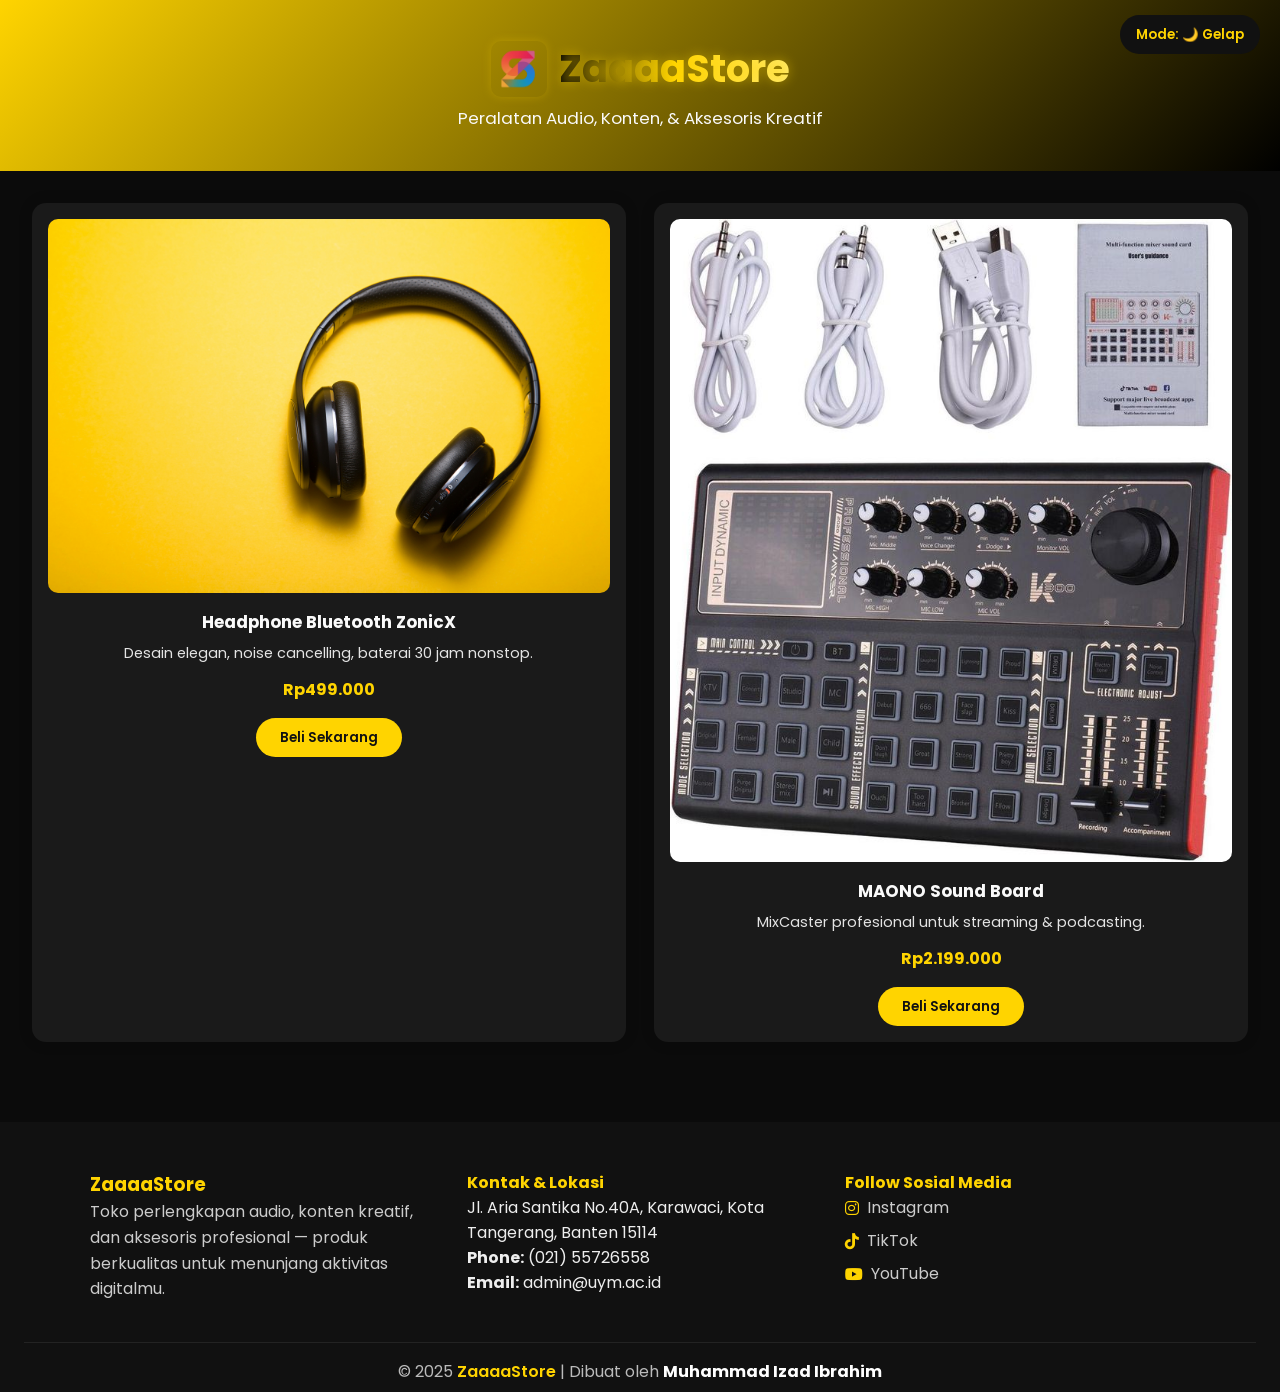
==== index.html @ b64ed911 "Upload ZaaaaStore website" ====
<!doctype html>
<html lang="id">
<head>
  <meta charset="utf-8" />
  <meta name="viewport" content="width=device-width,initial-scale=1" />
  <title>ZaaaaStore — Perlengkapan Audio & Aksesoris Kreatif</title>

  <!-- Primary meta -->
  <meta name="description" content="ZaaaaStore: Katalog produk audio & aksesoris kreatif — headphone, speaker, TWS, microphone, soundboard, powerbank, dan peredam mic. Toko online modern, responsif & cepat." />
  <meta name="keywords" content="zaaaastore, headphone, tws, soundboard, microphone, peredam mic, audio gear, powerbank" />
  <meta name="author" content="Muhammad Izad Ibrahim" />
  <link rel="canonical" href="https://Izadibaim.github.io/ZaaaaStore/" />

  <!-- Open Graph / Social -->
  <meta property="og:title" content="ZaaaaStore — Perlengkapan Audio & Aksesoris Kreatif" />
  <meta property="og:description" content="Katalog produk audio & aksesoris kreatif. Mode gelap/terang, desain responsif, ready to buy." />
  <meta property="og:image" content="assets/img/headphone-zonicx.jpg" />
  <meta property="og:url" content="https://Izadibaim.github.io/ZaaaaStore/" />
  <meta property="og:type" content="website" />

  <!-- Twitter card -->
  <meta name="twitter:card" content="summary_large_image" />
  <meta name="twitter:title" content="ZaaaaStore" />
  <meta name="twitter:description" content="Katalog produk audio & aksesoris kreatif." />
  <meta name="twitter:image" content="assets/img/headphone-zonicx.jpg" />

  <!-- Favicon -->
  <link rel="icon" href="assets/img/logo-zaaaa.png" type="image/png" />

  <!-- Preconnect google fonts -->
  <link rel="preconnect" href="https://fonts.gstatic.com" crossorigin />
  <link href="https://fonts.googleapis.com/css2?family=Poppins:wght@400;600;700&display=swap" rel="stylesheet" />

  <!-- Font Awesome (icons) -->
  <link rel="stylesheet" href="https://cdnjs.cloudflare.com/ajax/libs/font-awesome/6.6.0/css/all.min.css" />

  <!-- CSS -->
  <link rel="stylesheet" href="style.css" />

  <!-- Structured data: Website -->
  <script type="application/ld+json">
  {
    "@context": "https://schema.org",
    "@type": "Store",
    "name": "ZaaaaStore",
    "url": "https://Izadibaim.github.io/ZaaaaStore/",
    "logo": "https://Izadibaim.github.io/ZaaaaStore/assets/img/logo-zaaaa.png",
    "sameAs": [
      "https://www.instagram.com/izadibaim/",
      "https://www.tiktok.com/@nynggss",
      "https://www.youtube.com/@tempatnyasadboy3455"
    ],
    "description": "Toko perlengkapan audio, alat kreatif, dan aksesoris pendukung konten."
  }
  </script>

  <!-- Structured data: Products (example entries) -->
  <script type="application/ld+json">
  {
    "@context": "https://schema.org",
    "@graph": [
      {
        "@type": "Product",
        "name": "Headphone Bluetooth ZonicX",
        "image": "https://Izadibaim.github.io/ZaaaaStore/assets/img/headphone-zonicx.jpg",
        "description": "Desain elegan, noise cancelling, baterai 30 jam nonstop.",
        "sku": "HZ-001",
        "brand": { "@type": "Brand", "name": "ZonicX" },
        "offers": {
          "@type": "Offer",
          "url": "https://Izadibaim.github.io/ZaaaaStore/",
          "priceCurrency": "IDR",
          "price": "499000",
          "availability": "https://schema.org/InStock"
        }
      },
      {
        "@type": "Product",
        "name": "MAONO Sound Board",
        "image": "https://Izadibaim.github.io/ZaaaaStore/assets/img/soundboard-maono.jpeg",
        "description": "MixCaster profesional untuk streaming & podcasting.",
        "sku": "MA-001",
        "brand": { "@type": "Brand", "name": "MAONO" },
        "offers": {
          "@type": "Offer",
          "url": "https://Izadibaim.github.io/ZaaaaStore/",
          "priceCurrency": "IDR",
          "price": "2199000",
          "availability": "https://schema.org/InStock"
        }
      }
    ]
  }
  </script>

  <!-- Small inline CSS critical font fallback (optional) -->

</head>
<body>
  <header>
    <div class="logo-title" aria-label="ZaaaaStore brand">
      <img src="assets/img/logo-zaaaa.png" width="56" height="56" alt="Logo ZaaaaStore" class="logo" />
      <h1>ZaaaaStore</h1>
    </div>
    <p>Peralatan Audio, Konten, &amp; Aksesoris Kreatif</p>
    <button id="theme-toggle" aria-pressed="false">Mode: 🌞 Terang</button>
  </header>

  <main id="main" role="main">
    <section id="produk" class="product-container" aria-label="Daftar produk">
      <!-- Product 1 -->
      <article class="product-card" itemscope itemtype="https://schema.org/Product">
        <img src="assets/img/headphone-zonicx.jpg" alt="Headphone Bluetooth ZonicX" loading="lazy" width="800" height="1000" />
        <h2 itemprop="name">Headphone Bluetooth ZonicX</h2>
        <p itemprop="description">Desain elegan, noise cancelling, baterai 30 jam nonstop.</p>
        <span itemprop="offers" itemscope itemtype="https://schema.org/Offer">
          <meta itemprop="priceCurrency" content="IDR" />
          <meta itemprop="availability" content="https://schema.org/InStock" />
          <strong itemprop="price">Rp499.000</strong>
        </span>
        <button class="buy-btn" data-product="Headphone Bluetooth ZonicX" data-link="https://www.tokopedia.com/">Beli Sekarang</button>
      </article>

      <!-- Product 2 -->
      <article class="product-card" itemscope itemtype="https://schema.org/Product">
        <img src="assets/img/soundboard-maono.jpeg" alt="MAONO Sound Board" loading="lazy" width="800" height="1000" />
        <h2 itemprop="name">MAONO Sound Board</h2>
        <p itemprop="description">MixCaster profesional untuk streaming & podcasting.</p>
        <span itemprop="offers" itemscope itemtype="https://schema.org/Offer">
          <meta itemprop="priceCurrency" content="IDR" />
          <meta itemprop="availability" content="https://schema.org/InStock" />
          <strong itemprop="price">Rp2.199.000</strong>
        </span>
        <button class="buy-btn" data-product="MAONO Sound Board" data-link="https://shopee.co.id/">Beli Sekarang</button>
      </article>

      <!-- Tambahkan product-card lain sesuai daftar (dengan alt & loading="lazy") -->
    </section>
  </main>

  <footer>
    <div class="footer-container">
      <div class="footer-about">
        <h3>ZaaaaStore</h3>
        <p>Toko perlengkapan audio, konten kreatif, dan aksesoris profesional — produk berkualitas untuk menunjang aktivitas digitalmu.</p>
      </div>

      <div class="footer-links">
        <h4>Kontak & Lokasi</h4>
        <p>
          Jl. Aria Santika No.40A, Karawaci, Kota Tangerang, Banten 15114<br />
          <strong>Phone:</strong> (021) 55726558<br />
          <strong>Email:</strong> admin@uym.ac.id
        </p>
      </div>

      <div class="footer-social">
        <h4>Follow Sosial Media</h4>
        <div class="social-icons">
          <a href="https://www.instagram.com/izadibaim/" target="_blank" rel="noopener"><i class="fab fa-instagram"></i> Instagram</a>
          <a href="https://www.tiktok.com/@nynggss" target="_blank" rel="noopener"><i class="fab fa-tiktok"></i> TikTok</a>
          <a href="https://www.youtube.com/@tempatnyasadboy3455" target="_blank" rel="noopener"><i class="fab fa-youtube"></i> YouTube</a>
        </div>
      </div>
    </div>

    <div class="footer-bottom">
      <p>© 2025 <span>ZaaaaStore</span> | Dibuat oleh <strong>Muhammad Izad Ibrahim</strong></p>
    </div>
  </footer>

  <!-- Analytics: placeholder (replace G-XXXXX with your ID) -->
  <script async src="https://www.googletagmanager.com/gtag/js?id=G-XXXXX"></script>
  <script>
    window.dataLayer = window.dataLayer || [];
    function gtag(){dataLayer.push(arguments);}
    gtag('js', new Date());
    gtag('config', 'G-XXXXX', { 'anonymize_ip': true });
  </script>

  <!-- script -->
  <script src="script.js" defer></script>
</body>
</html>
---- style.css ----
/* === ZAAAASTORE style (final) === */

/* reset & root colors */
*{box-sizing:border-box;margin:0;padding:0;font-family:"Poppins",sans-serif}
:root{
  --yellow:#ffd400;--yellow-hover:#ffb800;
  --bg-light:#fff8d6;--text-light:#2b2b2b;--card-light:#fffbea;
  --bg-dark:#0b0b0b;--text-dark:#fafafa;--card-dark:#1a1a1a;
}
body.dark{--bg:var(--bg-dark);--text:var(--text-dark);--card:var(--card-dark)}
body.light{--bg:var(--bg-light);--text:var(--text-light);--card:var(--card-light)}
body{background:var(--bg);color:var(--text);transition:background .3s,color .3s}

/* header */
header{ text-align:center;padding:2.5rem 1rem;background:linear-gradient(135deg,var(--yellow),#000);position:relative }
.logo-title{display:flex;align-items:center;justify-content:center;gap:.75rem}
.logo{width:56px;height:56px;border-radius:10px;object-fit:cover;box-shadow:0 0 10px rgba(255,212,0,.25)}
header h1{font-size:2.4rem;font-weight:700;background:linear-gradient(90deg,#000 0%,#ffd400 50%,#ffea70 100%);-webkit-background-clip:text;-webkit-text-fill-color:transparent;text-shadow:0 0 12px rgba(255,212,0,.45)}
header p{font-size:1.05rem;margin-top:.5rem;opacity:0;transform:translateY(10px);animation:fadeUp 1.2s ease forwards .8s}
@keyframes fadeUp{from{opacity:0;transform:translateY(15px)}to{opacity:1;transform:translateY(0)}}

/* theme toggle */
#theme-toggle{position:absolute;top:15px;right:20px;padding:.6rem 1rem;border-radius:25px;border:0;background:#111;color:var(--yellow);cursor:pointer;font-weight:600}
#theme-toggle:hover{background:var(--yellow-hover);color:#111}

/* product grid & cards */
.product-container{display:grid;grid-template-columns:repeat(auto-fit,minmax(260px,1fr));gap:1.8rem;padding:2rem}
.product-card{background:var(--card);border-radius:14px;padding:1rem;text-align:center;box-shadow:0 0 15px rgba(0,0,0,.12);transition:transform .28s ease,box-shadow .28s}
.product-card:hover{transform:translateY(-8px);box-shadow:0 10px 30px rgba(0,0,0,.16)}
.product-card img{width:100%;height:auto;border-radius:10px;margin-bottom:1rem;display:block}
.product-card h2{font-size:1.05rem;margin-bottom:.5rem}
.product-card p{font-size:.9rem;color:var(--text);opacity:.9;margin-bottom:.8rem}
.product-card span{display:block;font-weight:700;margin-bottom:1rem;color:var(--yellow)}
.buy-btn{background:var(--yellow);color:#111;padding:.6rem 1.5rem;border-radius:50px;border:0;cursor:pointer;font-weight:600;transition:transform .2s,background .2s}
.buy-btn:hover{background:var(--yellow-hover);transform:scale(1.03)}

/* footer */
footer{background:#111;color:#eee;padding:3rem 1.5rem .5rem;margin-top:3rem;animation:fadeUpFooter 1.4s both}
@keyframes fadeUpFooter{from{opacity:0;transform:translateY(50px)}to{opacity:1;transform:translateY(0)}}
.footer-container{display:grid;grid-template-columns:repeat(auto-fit,minmax(240px,1fr));gap:2rem;max-width:1100px;margin:0 auto}
.footer-about h3,.footer-links h4,.footer-social h4{color:var(--yellow)}
.footer-about p{color:#ccc;line-height:1.6}
.footer-links a{color:#ccc;text-decoration:none}
.footer-links a:hover{color:var(--yellow)}
.social-icons{display:flex;flex-direction:column;gap:.5rem}
.social-icons a{display:flex;align-items:center;gap:.5rem;color:#ccc;text-decoration:none;transition:color .2s,transform .2s}
.social-icons a i{color:var(--yellow)}
.social-icons a:hover{color:var(--yellow);transform:translateX(4px)}
.footer-bottom{border-top:1px solid rgba(255,255,255,.08);margin-top:2.5rem;padding-top:1rem;text-align:center;color:#bbb;animation:fadeInBottom 1.8s both}
.footer-bottom span{color:var(--yellow);font-weight:600}
.footer-bottom strong{color:#fff}
@keyframes fadeInBottom{from{opacity:0;transform:translateY(20px)}to{opacity:1;transform:translateY(0)}}

/* responsive */
@media (max-width:600px){
  header h1{font-size:1.8rem}
  .logo{width:46px;height:46px}
  .footer-container{text-align:center}
  .social-icons{align-items:center}
}
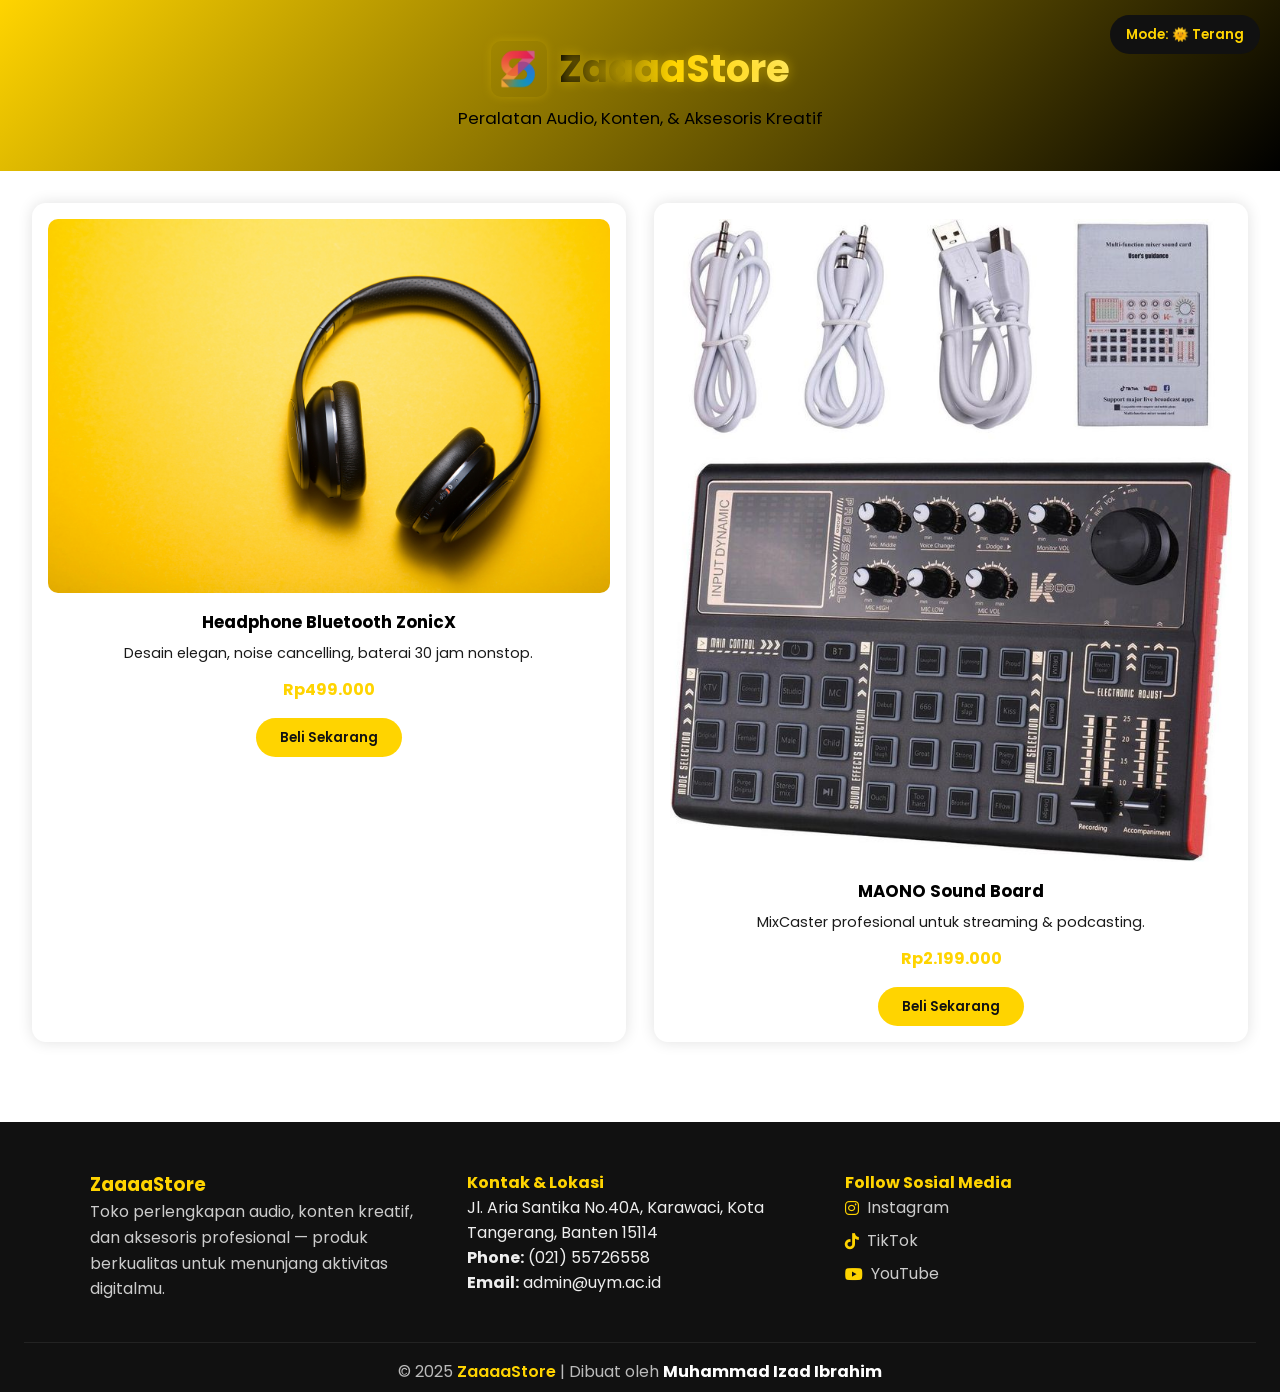
==== commit f31fd380: "Upload ZaaaaStore website" ====
--- a/index.html
+++ b/index.html
@@ -170,15 +170,12 @@
   </footer>
 
   <!-- Analytics: placeholder (replace G-XXXXX with your ID) -->
-  <script async src="https://www.googletagmanager.com/gtag/js?id=G-XXXXX"></script>
+  <script async src="https://www.googletagmanager.com/gtag/js?id=G-7RBKSSNPFD"></script>
   <script>
     window.dataLayer = window.dataLayer || [];
     function gtag(){dataLayer.push(arguments);}
     gtag('js', new Date());
-    gtag('config', 'G-XXXXX', { 'anonymize_ip': true });
+    gtag('config', 'G-7RBKSSNPFD', { 'anonymize_ip': true });
   </script>
-
-  <!-- script -->
-  <script src="script.js" defer></script>
 </body>
 </html>
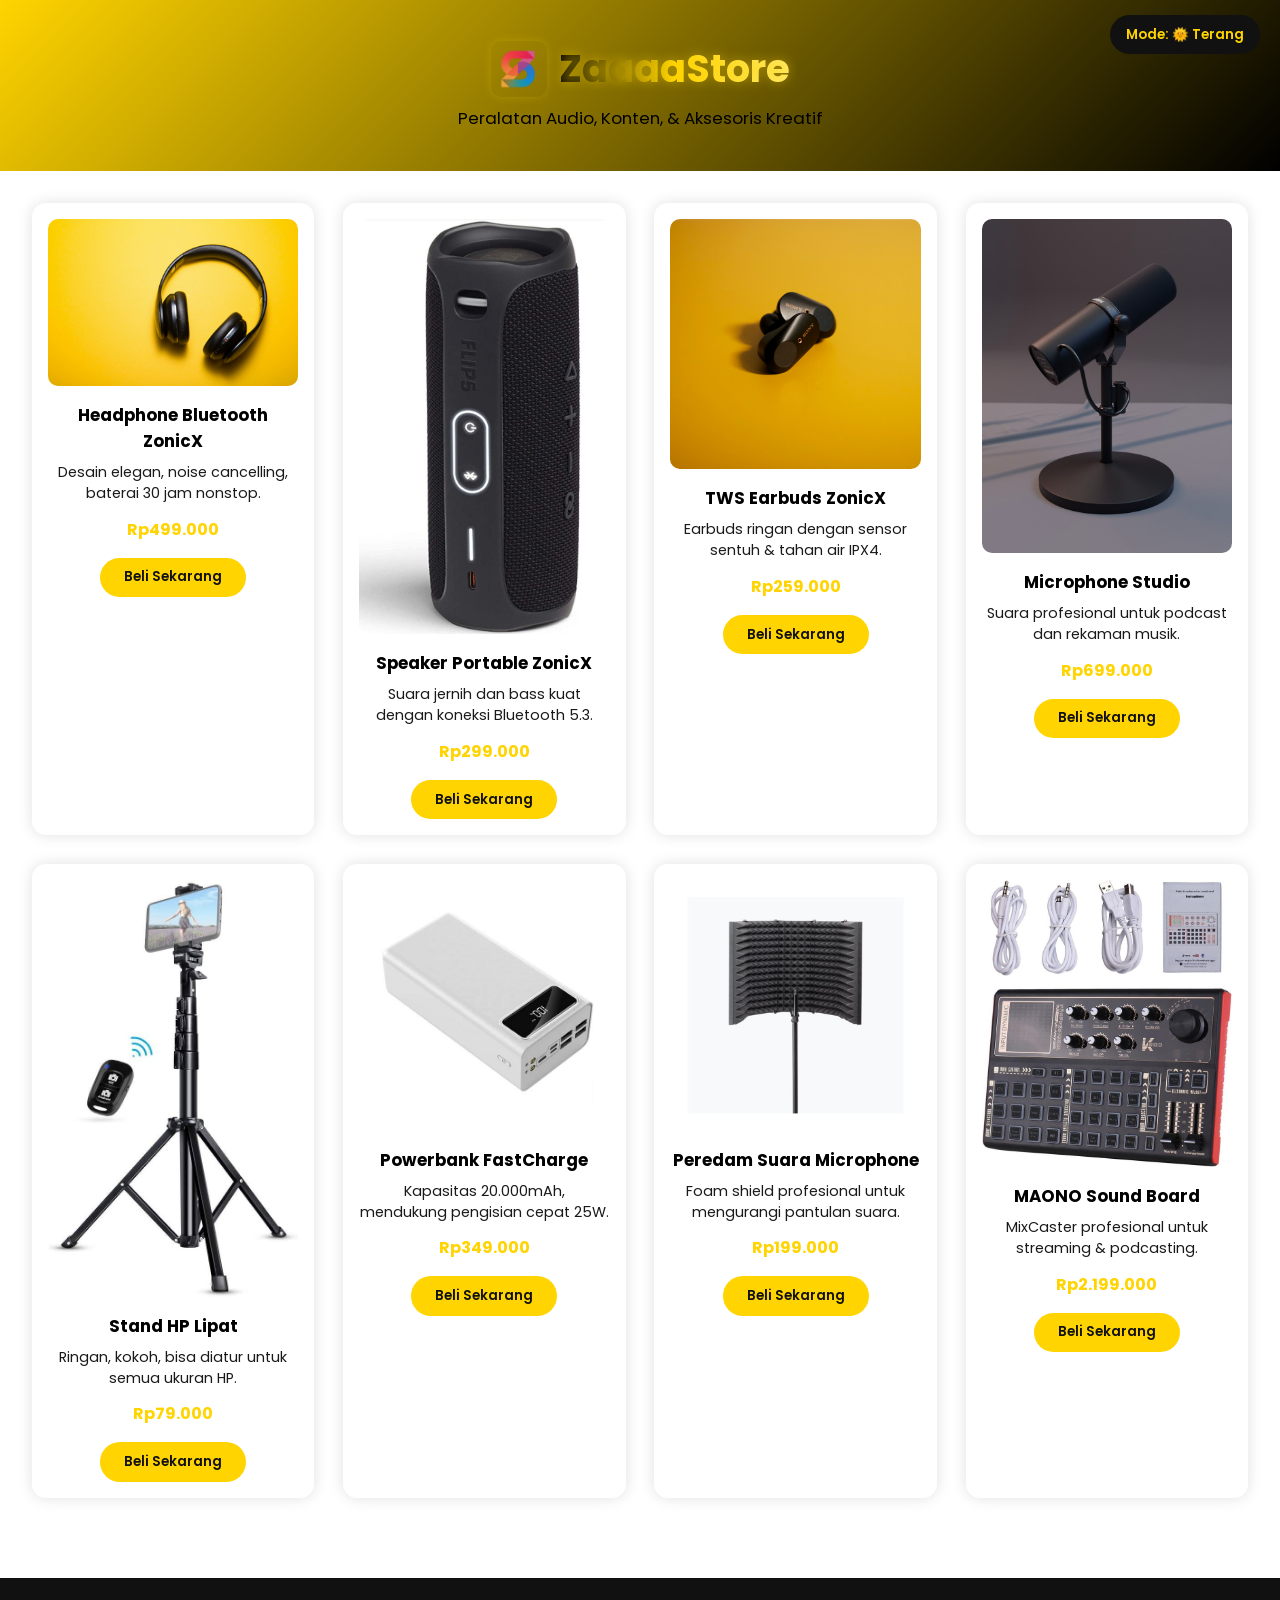
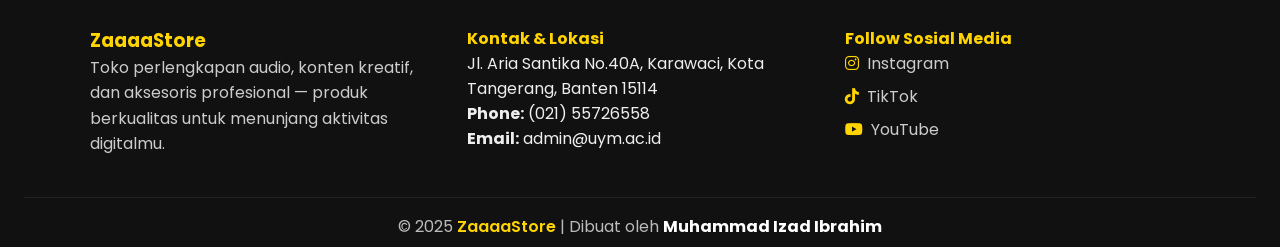
==== commit 68f5a947: "Update otomatis (2025-10-27_23-09)" ====
--- a/index.html
+++ b/index.html
@@ -4,6 +4,7 @@
   <meta charset="utf-8" />
   <meta name="viewport" content="width=device-width,initial-scale=1" />
   <title>ZaaaaStore — Perlengkapan Audio & Aksesoris Kreatif</title>
+  <meta name="google-site-verification" content="w9R_BAZGSynorK5itWj3HIKZRnzIfJU2H1fUj4NLWDU" />
 
   <!-- Primary meta -->
   <meta name="description" content="ZaaaaStore: Katalog produk audio & aksesoris kreatif — headphone, speaker, TWS, microphone, soundboard, powerbank, dan peredam mic. Toko online modern, responsif & cepat." />
@@ -108,7 +109,8 @@
 
   <main id="main" role="main">
     <section id="produk" class="product-container" aria-label="Daftar produk">
-      <!-- Product 1 -->
+  
+      <!-- Produk 1 -->
       <article class="product-card" itemscope itemtype="https://schema.org/Product">
         <img src="assets/img/headphone-zonicx.jpg" alt="Headphone Bluetooth ZonicX" loading="lazy" width="800" height="1000" />
         <h2 itemprop="name">Headphone Bluetooth ZonicX</h2>
@@ -120,8 +122,86 @@
         </span>
         <button class="buy-btn" data-product="Headphone Bluetooth ZonicX" data-link="https://www.tokopedia.com/">Beli Sekarang</button>
       </article>
-
-      <!-- Product 2 -->
+  
+      <!-- Produk 2 -->
+      <article class="product-card" itemscope itemtype="https://schema.org/Product">
+        <img src="assets/img/speaker-zonicx.jpeg" alt="Speaker Portable ZonicX" loading="lazy" width="800" height="1000" />
+        <h2 itemprop="name">Speaker Portable ZonicX</h2>
+        <p itemprop="description">Suara jernih dan bass kuat dengan koneksi Bluetooth 5.3.</p>
+        <span itemprop="offers" itemscope itemtype="https://schema.org/Offer">
+          <meta itemprop="priceCurrency" content="IDR" />
+          <meta itemprop="availability" content="https://schema.org/InStock" />
+          <strong itemprop="price">Rp299.000</strong>
+        </span>
+        <button class="buy-btn" data-product="Speaker Portable ZonicX" data-link="https://shopee.co.id/">Beli Sekarang</button>
+      </article>
+  
+      <!-- Produk 3 -->
+      <article class="product-card" itemscope itemtype="https://schema.org/Product">
+        <img src="assets/img/tws-earbuds-zonicx.jpg" alt="TWS Earbuds ZonicX" loading="lazy" width="800" height="1000" />
+        <h2 itemprop="name">TWS Earbuds ZonicX</h2>
+        <p itemprop="description">Earbuds ringan dengan sensor sentuh & tahan air IPX4.</p>
+        <span itemprop="offers" itemscope itemtype="https://schema.org/Offer">
+          <meta itemprop="priceCurrency" content="IDR" />
+          <meta itemprop="availability" content="https://schema.org/InStock" />
+          <strong itemprop="price">Rp259.000</strong>
+        </span>
+        <button class="buy-btn" data-product="TWS Earbuds ZonicX" data-link="https://www.blibli.com/">Beli Sekarang</button>
+      </article>
+  
+      <!-- Produk 4 -->
+      <article class="product-card" itemscope itemtype="https://schema.org/Product">
+        <img src="assets/img/mic-studio.jpeg" alt="Microphone Studio" loading="lazy" width="800" height="1000" />
+        <h2 itemprop="name">Microphone Studio</h2>
+        <p itemprop="description">Suara profesional untuk podcast dan rekaman musik.</p>
+        <span itemprop="offers" itemscope itemtype="https://schema.org/Offer">
+          <meta itemprop="priceCurrency" content="IDR" />
+          <meta itemprop="availability" content="https://schema.org/InStock" />
+          <strong itemprop="price">Rp699.000</strong>
+        </span>
+        <button class="buy-btn" data-product="Microphone Studio" data-link="https://tokopedia.com/">Beli Sekarang</button>
+      </article>
+  
+      <!-- Produk 5 -->
+      <article class="product-card" itemscope itemtype="https://schema.org/Product">
+        <img src="assets/img/stand-hp-lipat.jpeg" alt="Stand HP Lipat" loading="lazy" width="800" height="1000" />
+        <h2 itemprop="name">Stand HP Lipat</h2>
+        <p itemprop="description">Ringan, kokoh, bisa diatur untuk semua ukuran HP.</p>
+        <span itemprop="offers" itemscope itemtype="https://schema.org/Offer">
+          <meta itemprop="priceCurrency" content="IDR" />
+          <meta itemprop="availability" content="https://schema.org/InStock" />
+          <strong itemprop="price">Rp79.000</strong>
+        </span>
+        <button class="buy-btn" data-product="Stand HP Lipat" data-link="https://shopee.co.id/">Beli Sekarang</button>
+      </article>
+  
+      <!-- Produk 6 -->
+      <article class="product-card" itemscope itemtype="https://schema.org/Product">
+        <img src="assets/img/powerbank-fastcharge.jpeg" alt="Powerbank FastCharge" loading="lazy" width="800" height="1000" />
+        <h2 itemprop="name">Powerbank FastCharge</h2>
+        <p itemprop="description">Kapasitas 20.000mAh, mendukung pengisian cepat 25W.</p>
+        <span itemprop="offers" itemscope itemtype="https://schema.org/Offer">
+          <meta itemprop="priceCurrency" content="IDR" />
+          <meta itemprop="availability" content="https://schema.org/InStock" />
+          <strong itemprop="price">Rp349.000</strong>
+        </span>
+        <button class="buy-btn" data-product="Powerbank FastCharge" data-link="https://blibli.com/">Beli Sekarang</button>
+      </article>
+  
+      <!-- Produk 7 -->
+      <article class="product-card" itemscope itemtype="https://schema.org/Product">
+        <img src="assets/img/peredam-suara-mic.jpeg" alt="Peredam Suara Microphone" loading="lazy" width="800" height="1000" />
+        <h2 itemprop="name">Peredam Suara Microphone</h2>
+        <p itemprop="description">Foam shield profesional untuk mengurangi pantulan suara.</p>
+        <span itemprop="offers" itemscope itemtype="https://schema.org/Offer">
+          <meta itemprop="priceCurrency" content="IDR" />
+          <meta itemprop="availability" content="https://schema.org/InStock" />
+          <strong itemprop="price">Rp199.000</strong>
+        </span>
+        <button class="buy-btn" data-product="Peredam Suara Microphone" data-link="https://www.tokopedia.com/">Beli Sekarang</button>
+      </article>
+  
+      <!-- Produk 8 -->
       <article class="product-card" itemscope itemtype="https://schema.org/Product">
         <img src="assets/img/soundboard-maono.jpeg" alt="MAONO Sound Board" loading="lazy" width="800" height="1000" />
         <h2 itemprop="name">MAONO Sound Board</h2>
@@ -133,10 +213,10 @@
         </span>
         <button class="buy-btn" data-product="MAONO Sound Board" data-link="https://shopee.co.id/">Beli Sekarang</button>
       </article>
-
-      <!-- Tambahkan product-card lain sesuai daftar (dengan alt & loading="lazy") -->
+  
     </section>
   </main>
+  
 
   <footer>
     <div class="footer-container">
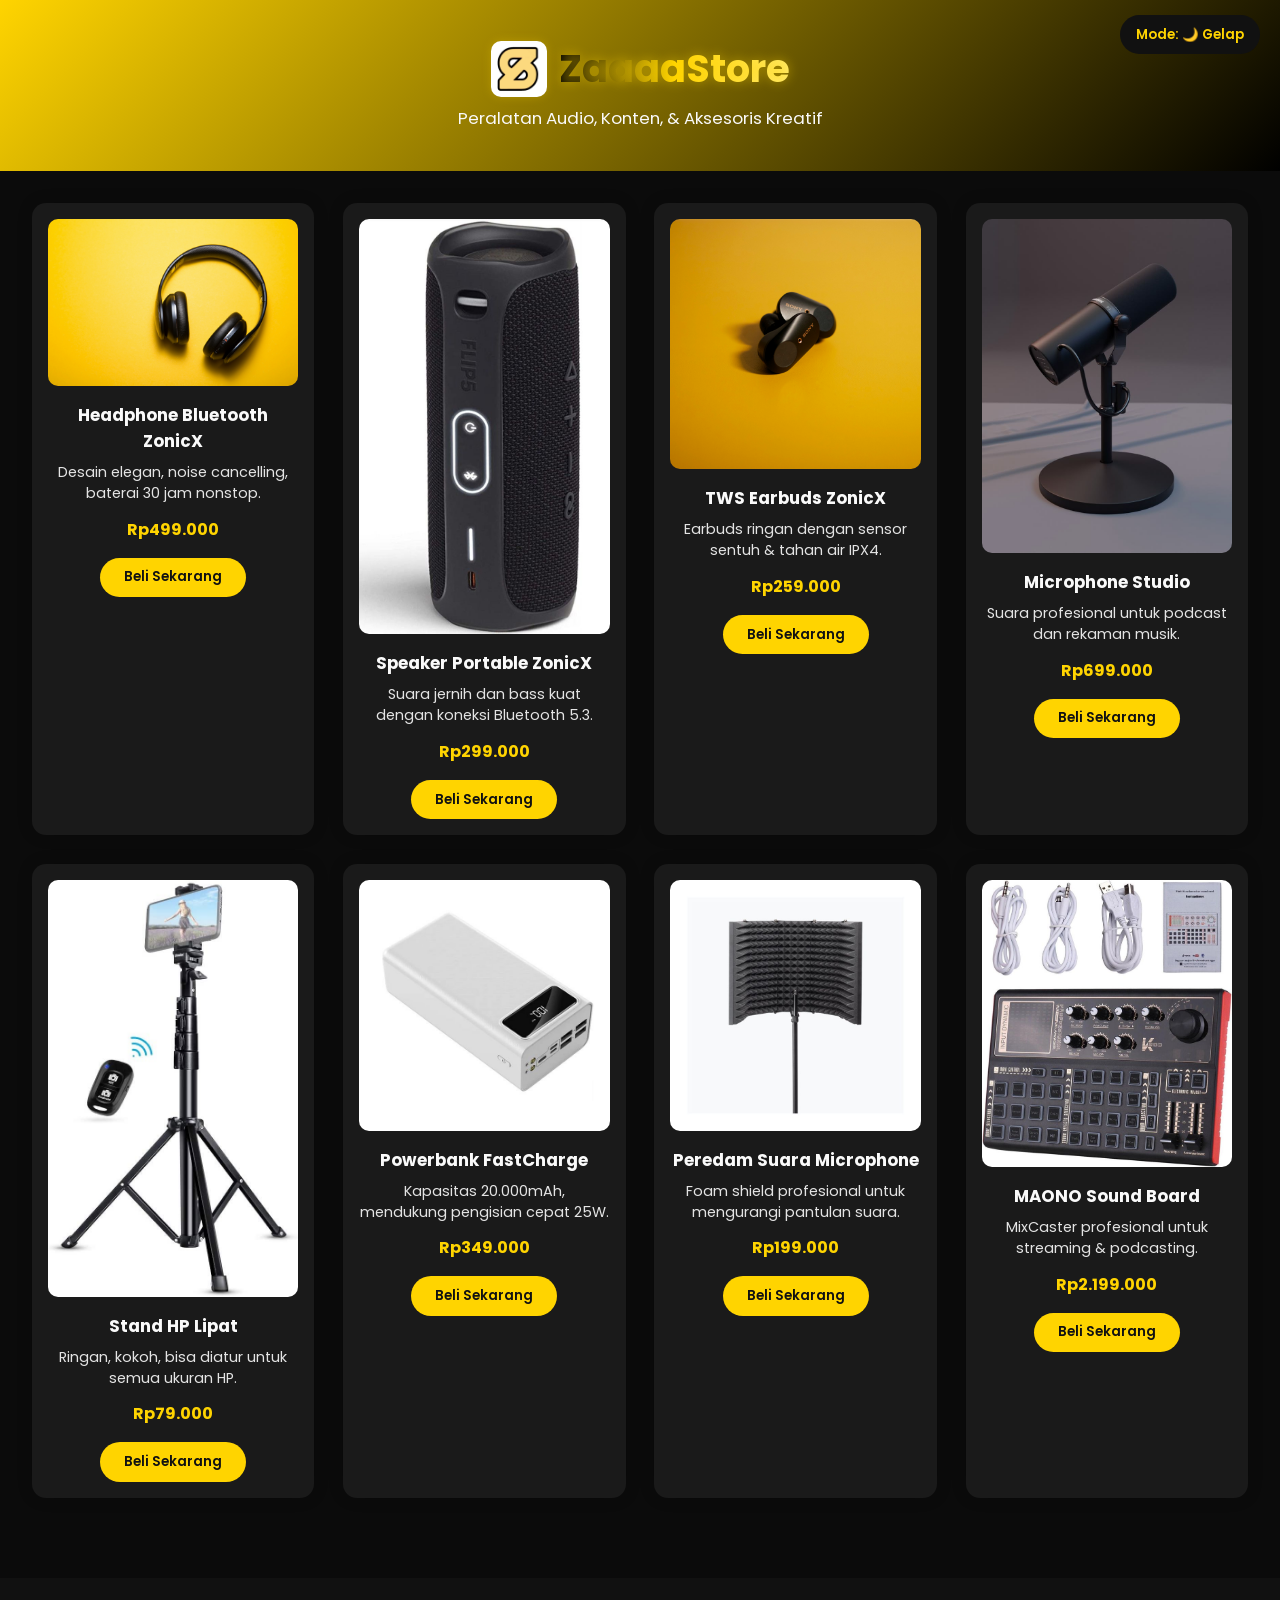
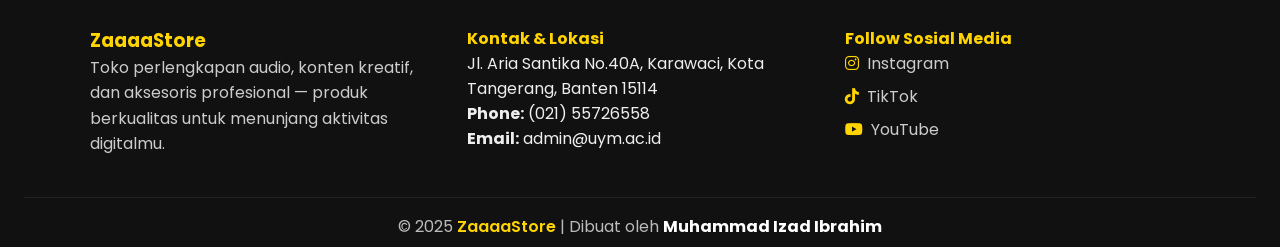
==== commit 4890e93d: "Update otomatis (2025-10-28_00-12)" ====
--- a/index.html
+++ b/index.html
@@ -104,7 +104,7 @@
       <h1>ZaaaaStore</h1>
     </div>
     <p>Peralatan Audio, Konten, &amp; Aksesoris Kreatif</p>
-    <button id="theme-toggle" aria-pressed="false">Mode: 🌞 Terang</button>
+    <button id="theme-toggle">Mode: 🌞 Terang</button>
   </header>
 
   <main id="main" role="main">
@@ -257,5 +257,9 @@
     gtag('js', new Date());
     gtag('config', 'G-7RBKSSNPFD', { 'anonymize_ip': true });
   </script>
+  <script src="script.js"></script>
 </body>
 </html>
+
+</body>
+</html>
--- a/style.css
+++ b/style.css
@@ -8,16 +8,23 @@
   --bg-dark:#0b0b0b;--text-dark:#fafafa;--card-dark:#1a1a1a;
 }
 body.dark{--bg:var(--bg-dark);--text:var(--text-dark);--card:var(--card-dark)}
-body.light{--bg:var(--bg-light);--text:var(--text-light);--card:var(--card-light)}
+body.light{--bg:var(--bg-light);--text:var(--text-dark);--card:var(--card-light)}
 body{background:var(--bg);color:var(--text);transition:background .3s,color .3s}
 
 /* header */
-header{ text-align:center;padding:2.5rem 1rem;background:linear-gradient(135deg,var(--yellow),#000);position:relative }
-.logo-title{display:flex;align-items:center;justify-content:center;gap:.75rem}
-.logo{width:56px;height:56px;border-radius:10px;object-fit:cover;box-shadow:0 0 10px rgba(255,212,0,.25)}
-header h1{font-size:2.4rem;font-weight:700;background:linear-gradient(90deg,#000 0%,#ffd400 50%,#ffea70 100%);-webkit-background-clip:text;-webkit-text-fill-color:transparent;text-shadow:0 0 12px rgba(255,212,0,.45)}
-header p{font-size:1.05rem;margin-top:.5rem;opacity:0;transform:translateY(10px);animation:fadeUp 1.2s ease forwards .8s}
-@keyframes fadeUp{from{opacity:0;transform:translateY(15px)}to{opacity:1;transform:translateY(0)}}
+header{ 
+  text-align:center;padding:2.5rem 1rem;background:linear-gradient(135deg,var(--yellow),#000);position:relative }
+.logo-title{
+  display:flex;align-items:center;justify-content:center;gap:.75rem}
+.logo{
+  width:56px;height:56px;border-radius:10px;object-fit:cover;box-shadow:0 0 10px rgba(255,212,0,.25)}
+header h1{
+  font-size:2.4rem;font-weight:700;background:linear-gradient(90deg,#000 0%,#ffd400 50%,#ffea70 100%);-webkit-background-clip:text;-webkit-text-fill-color:transparent;text-shadow:0 0 12px rgba(255,212,0,.45)}
+header p{
+  font-size:1.05rem;margin-top:.5rem;opacity:0;transform:translateY(10px);animation:fadeUp 1.2s ease forwards .8s}
+@keyframes fadeUp{
+  from{
+    opacity:0;transform:translateY(15px)}to{opacity:1;transform:translateY(0)}}
 
 /* theme toggle */
 #theme-toggle{position:absolute;top:15px;right:20px;padding:.6rem 1rem;border-radius:25px;border:0;background:#111;color:var(--yellow);cursor:pointer;font-weight:600}
@@ -26,7 +33,46 @@
 /* product grid & cards */
 .product-container{display:grid;grid-template-columns:repeat(auto-fit,minmax(260px,1fr));gap:1.8rem;padding:2rem}
 .product-card{background:var(--card);border-radius:14px;padding:1rem;text-align:center;box-shadow:0 0 15px rgba(0,0,0,.12);transition:transform .28s ease,box-shadow .28s}
-.product-card:hover{transform:translateY(-8px);box-shadow:0 10px 30px rgba(0,0,0,.16)}
+.product-card {
+  background: var(--card);
+  border-radius: 14px;
+  padding: 1rem;
+  text-align: center;
+  box-shadow: 0 0 15px rgba(0, 0, 0, 0.2);
+  transition: transform 0.35s ease, box-shadow 0.35s ease;
+  animation: fadeIn 1s ease;
+  overflow: hidden;
+  position: relative;
+}
+
+.product-card img {
+  width: 100%;
+  border-radius: 10px;
+  margin-bottom: 1rem;
+  transition: transform 0.4s ease, filter 0.4s ease;
+}
+
+/* ✨ Efek Hover Baru */
+.product-card:hover {
+  transform: translateY(-10px) scale(1.03);
+  box-shadow: 0 10px 25px rgba(255, 212, 0, 0.4);
+}
+
+.product-card:hover img {
+  transform: scale(1.07);
+  filter: brightness(1.1);
+}
+
+.product-card:hover h2 {
+  color: var(--yellow);
+  text-shadow: 0 0 8px rgba(255, 212, 0, 0.6);
+}
+
+.product-card:hover p {
+  opacity: 1;
+  color: var(--text);
+}
+
 .product-card img{width:100%;height:auto;border-radius:10px;margin-bottom:1rem;display:block}
 .product-card h2{font-size:1.05rem;margin-bottom:.5rem}
 .product-card p{font-size:.9rem;color:var(--text);opacity:.9;margin-bottom:.8rem}
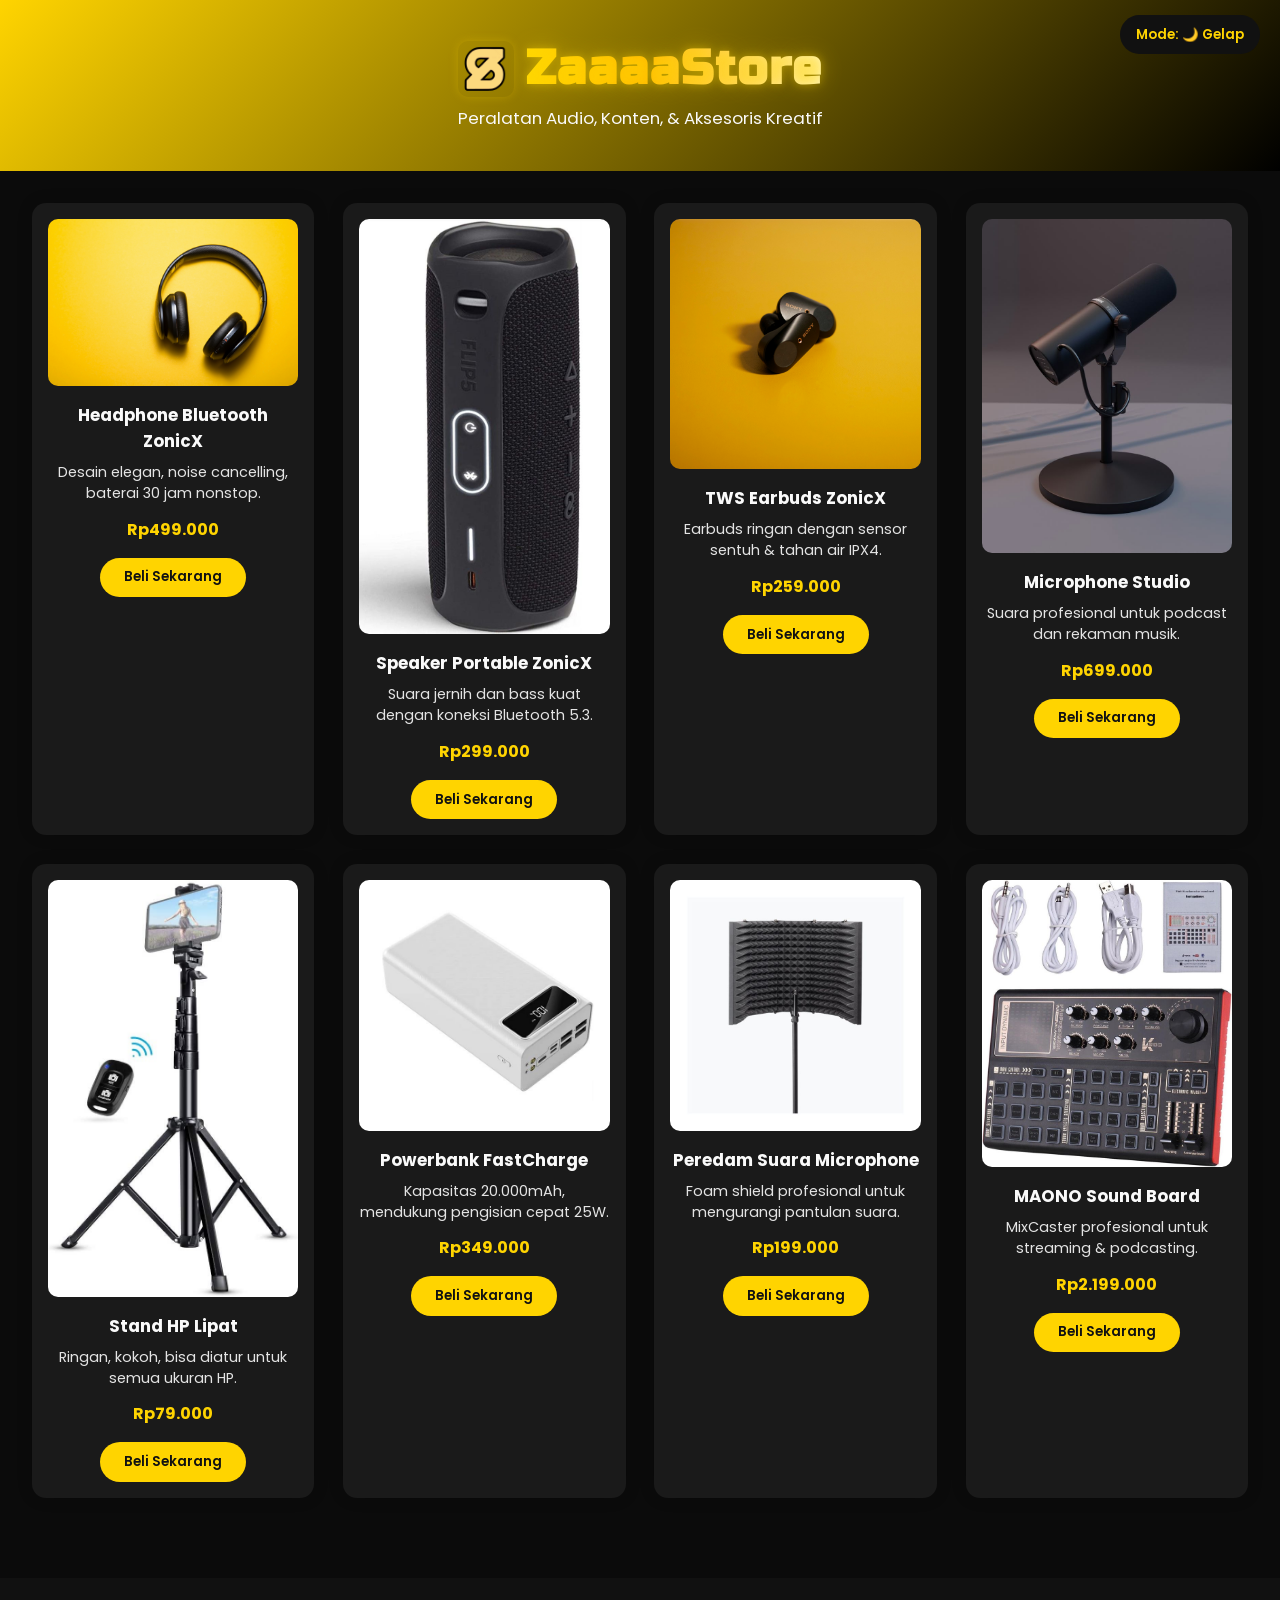
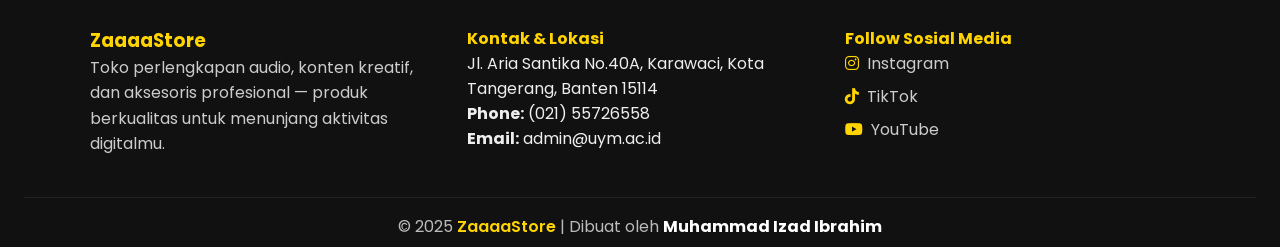
==== commit 6144f740: "Update otomatis (2025-10-28_00-35)" ====
--- a/index.html
+++ b/index.html
@@ -95,6 +95,8 @@
   </script>
 
   <!-- Small inline CSS critical font fallback (optional) -->
+  <link href="https://fonts.googleapis.com/css2?family=Russo+One&display=swap" rel="stylesheet">
+
 
 </head>
 <body>
--- a/style.css
+++ b/style.css
@@ -18,8 +18,19 @@
   display:flex;align-items:center;justify-content:center;gap:.75rem}
 .logo{
   width:56px;height:56px;border-radius:10px;object-fit:cover;box-shadow:0 0 10px rgba(255,212,0,.25)}
-header h1{
-  font-size:2.4rem;font-weight:700;background:linear-gradient(90deg,#000 0%,#ffd400 50%,#ffea70 100%);-webkit-background-clip:text;-webkit-text-fill-color:transparent;text-shadow:0 0 12px rgba(255,212,0,.45)}
+  header h1 {
+    font-family: 'Russo One', sans-serif;
+    font-size: 3rem;
+    font-weight: 700;
+    letter-spacing: 2px;
+    background: linear-gradient(90deg, #FFD700 0%, #FFB700 40%, #FFF5C2 100%);
+    background-clip: text;
+    -webkit-background-clip: text;
+    -webkit-text-fill-color: transparent;
+    text-shadow: 0 0 10px rgba(255, 215, 0, 0.4),
+                 0 0 25px rgba(255, 215, 0, 0.3);
+    animation: glowPulse 3s ease-in-out infinite;
+  }
 header p{
   font-size:1.05rem;margin-top:.5rem;opacity:0;transform:translateY(10px);animation:fadeUp 1.2s ease forwards .8s}
 @keyframes fadeUp{
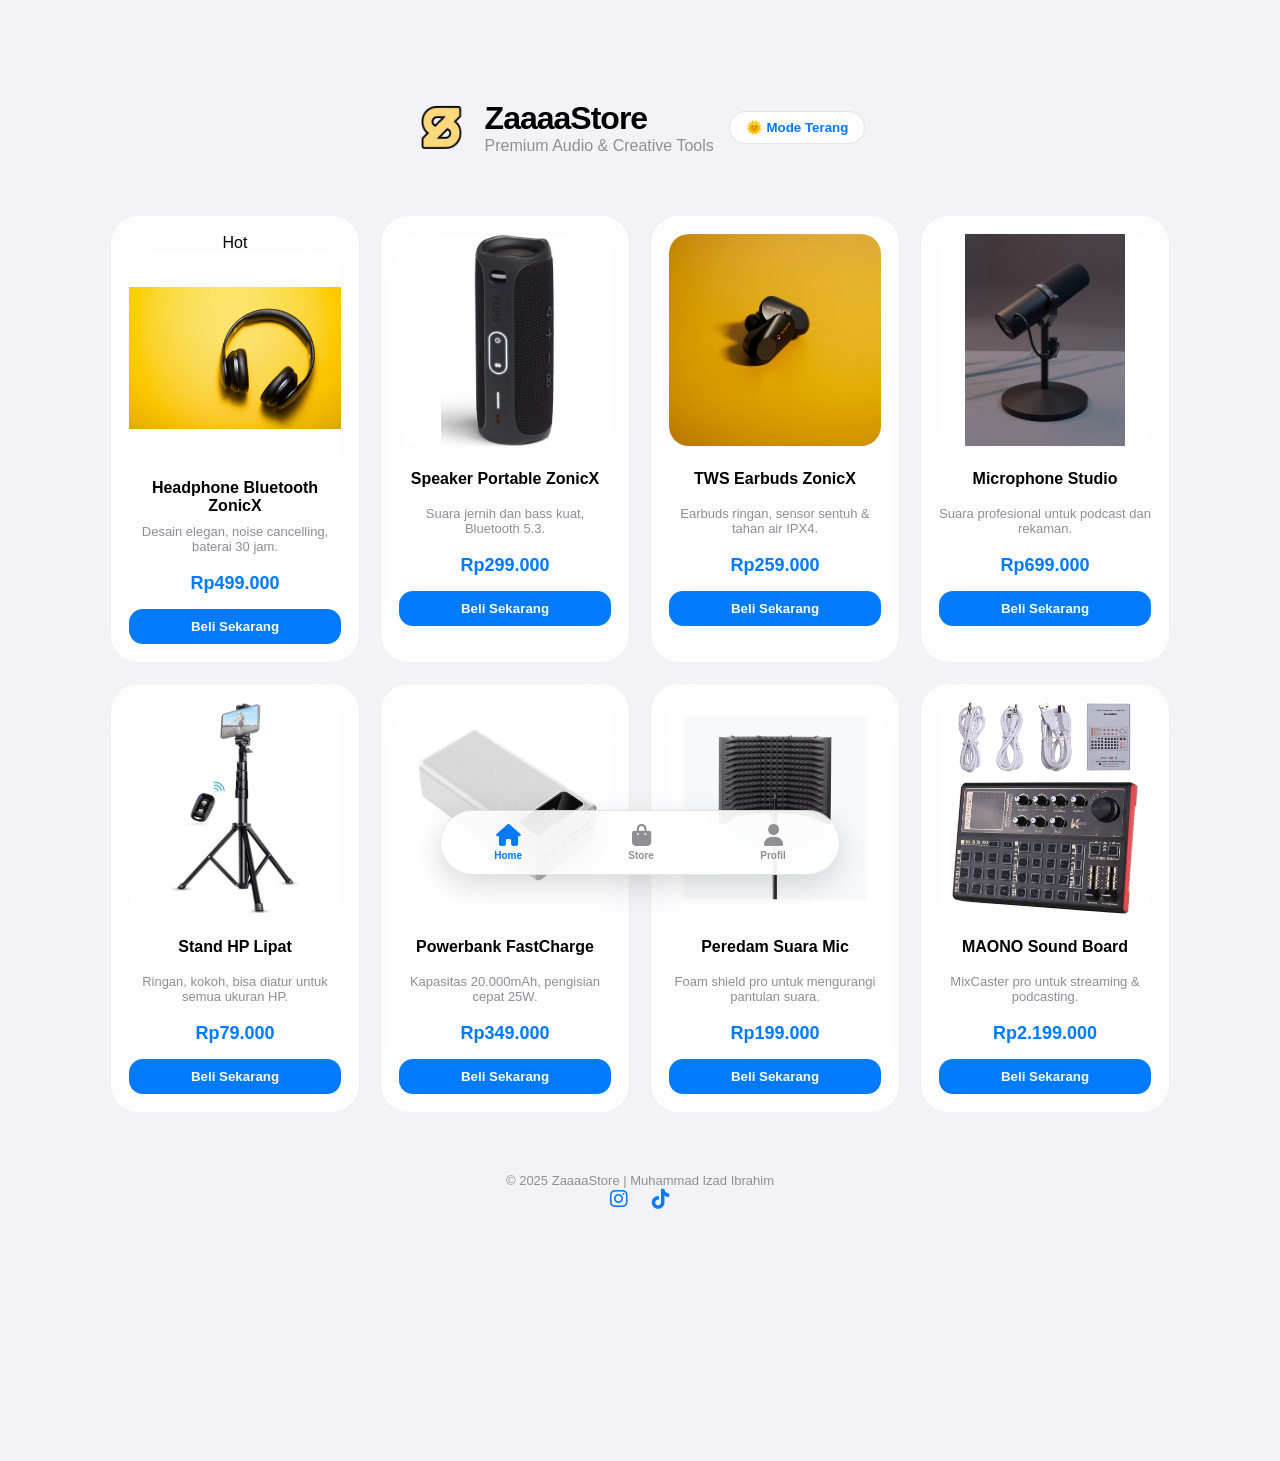
==== commit a0ecfdce: "Update otomatis (2025-12-18_20-32)" ====
--- a/index.html
+++ b/index.html
@@ -2,266 +2,148 @@
 <html lang="id">
 <head>
   <meta charset="utf-8" />
-  <meta name="viewport" content="width=device-width,initial-scale=1" />
+  <meta name="viewport" content="width=device-width,initial-scale=1,maximum-scale=1,user-scalable=0" />
   <title>ZaaaaStore — Perlengkapan Audio & Aksesoris Kreatif</title>
   <meta name="google-site-verification" content="w9R_BAZGSynorK5itWj3HIKZRnzIfJU2H1fUj4NLWDU" />
 
-  <!-- Primary meta -->
   <meta name="description" content="ZaaaaStore: Katalog produk audio & aksesoris kreatif — headphone, speaker, TWS, microphone, soundboard, powerbank, dan peredam mic. Toko online modern, responsif & cepat." />
   <meta name="keywords" content="zaaaastore, headphone, tws, soundboard, microphone, peredam mic, audio gear, powerbank" />
   <meta name="author" content="Muhammad Izad Ibrahim" />
-  <link rel="canonical" href="https://Izadibaim.github.io/ZaaaaStore/" />
+  <link rel="canonical" href="https://izadibaim.github.io/ZaaaaStore/" />
 
-  <!-- Open Graph / Social -->
   <meta property="og:title" content="ZaaaaStore — Perlengkapan Audio & Aksesoris Kreatif" />
   <meta property="og:description" content="Katalog produk audio & aksesoris kreatif. Mode gelap/terang, desain responsif, ready to buy." />
   <meta property="og:image" content="assets/img/headphone-zonicx.jpg" />
-  <meta property="og:url" content="https://Izadibaim.github.io/ZaaaaStore/" />
+  <meta property="og:url" content="https://izadibaim.github.io/ZaaaaStore/" />
   <meta property="og:type" content="website" />
 
-  <!-- Twitter card -->
   <meta name="twitter:card" content="summary_large_image" />
   <meta name="twitter:title" content="ZaaaaStore" />
   <meta name="twitter:description" content="Katalog produk audio & aksesoris kreatif." />
   <meta name="twitter:image" content="assets/img/headphone-zonicx.jpg" />
 
-  <!-- Favicon -->
+  <meta name="theme-color" content="#f2f2f7">
+  <meta name="mobile-web-app-capable" content="yes">
+  <meta name="apple-mobile-web-app-capable" content="yes">
+
   <link rel="icon" href="assets/img/logo-zaaaa.png" type="image/png" />
 
-  <!-- Preconnect google fonts -->
-  <link rel="preconnect" href="https://fonts.gstatic.com" crossorigin />
-  <link href="https://fonts.googleapis.com/css2?family=Poppins:wght@400;600;700&display=swap" rel="stylesheet" />
+  <link rel="stylesheet" href="style.css" />
+  <link rel="stylesheet" href="https://cdnjs.cloudflare.com/ajax/libs/font-awesome/6.6.0/css/all.min.css" />
+</head>
 
-  <!-- Font Awesome (icons) -->
-  <link rel="stylesheet" href="https://cdnjs.cloudflare.com/ajax/libs/font-awesome/6.6.0/css/all.min.css" />
+<body>
 
-  <!-- CSS -->
-  <link rel="stylesheet" href="style.css" />
+  <div class="dynamic-island-container">
+    <div class="dynamic-island">
+      <div class="island-content">
+        <img src="assets/img/logo-zaaaa.png" alt="logo">
+        <span class="island-text">ZaaaaStore Active</span>
+      </div>
+    </div>
+  </div>
 
-  <!-- Structured data: Website -->
-  <script type="application/ld+json">
-  {
-    "@context": "https://schema.org",
-    "@type": "Store",
-    "name": "ZaaaaStore",
-    "url": "https://Izadibaim.github.io/ZaaaaStore/",
-    "logo": "https://Izadibaim.github.io/ZaaaaStore/assets/img/logo-zaaaa.png",
-    "sameAs": [
-      "https://www.instagram.com/izadibaim/",
-      "https://www.tiktok.com/@nynggss",
-      "https://www.youtube.com/@tempatnyasadboy3455"
-    ],
-    "description": "Toko perlengkapan audio, alat kreatif, dan aksesoris pendukung konten."
-  }
-  </script>
-
-  <!-- Structured data: Products (example entries) -->
-  <script type="application/ld+json">
-  {
-    "@context": "https://schema.org",
-    "@graph": [
-      {
-        "@type": "Product",
-        "name": "Headphone Bluetooth ZonicX",
-        "image": "https://Izadibaim.github.io/ZaaaaStore/assets/img/headphone-zonicx.jpg",
-        "description": "Desain elegan, noise cancelling, baterai 30 jam nonstop.",
-        "sku": "HZ-001",
-        "brand": { "@type": "Brand", "name": "ZonicX" },
-        "offers": {
-          "@type": "Offer",
-          "url": "https://Izadibaim.github.io/ZaaaaStore/",
-          "priceCurrency": "IDR",
-          "price": "499000",
-          "availability": "https://schema.org/InStock"
-        }
-      },
-      {
-        "@type": "Product",
-        "name": "MAONO Sound Board",
-        "image": "https://Izadibaim.github.io/ZaaaaStore/assets/img/soundboard-maono.jpeg",
-        "description": "MixCaster profesional untuk streaming & podcasting.",
-        "sku": "MA-001",
-        "brand": { "@type": "Brand", "name": "MAONO" },
-        "offers": {
-          "@type": "Offer",
-          "url": "https://Izadibaim.github.io/ZaaaaStore/",
-          "priceCurrency": "IDR",
-          "price": "2199000",
-          "availability": "https://schema.org/InStock"
-        }
-      }
-    ]
-  }
-  </script>
-
-  <!-- Small inline CSS critical font fallback (optional) -->
-  <link href="https://fonts.googleapis.com/css2?family=Russo+One&display=swap" rel="stylesheet">
-
-
-</head>
-<body>
   <header>
-    <div class="logo-title" aria-label="ZaaaaStore brand">
-      <img src="assets/img/logo-zaaaa.png" width="56" height="56" alt="Logo ZaaaaStore" class="logo" />
-      <h1>ZaaaaStore</h1>
+    <img src="assets/img/logo-zaaaa.png" alt="Logo ZaaaaStore" class="logo-main" />
+    <div class="header-text-group">
+        <h1>ZaaaaStore</h1>
+        <p class="header-subtitle">Premium Audio & Creative Tools</p>
     </div>
-    <p>Peralatan Audio, Konten, &amp; Aksesoris Kreatif</p>
-    <button id="theme-toggle">Mode: 🌞 Terang</button>
+    <button id="theme-toggle" class="ios-theme-btn">🌞 Mode Terang</button>
   </header>
 
-  <main id="main" role="main">
-    <section id="produk" class="product-container" aria-label="Daftar produk">
+  <main id="main">
+    <section id="produk" class="product-container">
   
-      <!-- Produk 1 -->
-      <article class="product-card" itemscope itemtype="https://schema.org/Product">
-        <img src="assets/img/headphone-zonicx.jpg" alt="Headphone Bluetooth ZonicX" loading="lazy" width="800" height="1000" />
-        <h2 itemprop="name">Headphone Bluetooth ZonicX</h2>
-        <p itemprop="description">Desain elegan, noise cancelling, baterai 30 jam nonstop.</p>
-        <span itemprop="offers" itemscope itemtype="https://schema.org/Offer">
-          <meta itemprop="priceCurrency" content="IDR" />
-          <meta itemprop="availability" content="https://schema.org/InStock" />
-          <strong itemprop="price">Rp499.000</strong>
-        </span>
-        <button class="buy-btn" data-product="Headphone Bluetooth ZonicX" data-link="https://www.tokopedia.com/">Beli Sekarang</button>
+      <article class="product-card">
+        <div class="ios-badge">Hot</div>
+        <div class="product-img-box"><img src="assets/img/headphone-zonicx.jpg" alt="Headphone ZonicX"></div>
+        <h2>Headphone Bluetooth ZonicX</h2>
+        <p>Desain elegan, noise cancelling, baterai 30 jam.</p>
+        <div class="price-ios">Rp499.000</div>
+        <button class="buy-btn" data-link="https://www.tokopedia.com/">Beli Sekarang</button>
       </article>
   
-      <!-- Produk 2 -->
-      <article class="product-card" itemscope itemtype="https://schema.org/Product">
-        <img src="assets/img/speaker-zonicx.jpeg" alt="Speaker Portable ZonicX" loading="lazy" width="800" height="1000" />
-        <h2 itemprop="name">Speaker Portable ZonicX</h2>
-        <p itemprop="description">Suara jernih dan bass kuat dengan koneksi Bluetooth 5.3.</p>
-        <span itemprop="offers" itemscope itemtype="https://schema.org/Offer">
-          <meta itemprop="priceCurrency" content="IDR" />
-          <meta itemprop="availability" content="https://schema.org/InStock" />
-          <strong itemprop="price">Rp299.000</strong>
-        </span>
-        <button class="buy-btn" data-product="Speaker Portable ZonicX" data-link="https://shopee.co.id/">Beli Sekarang</button>
+      <article class="product-card">
+        <div class="product-img-box"><img src="assets/img/speaker-zonicx.jpeg" alt="Speaker ZonicX"></div>
+        <h2>Speaker Portable ZonicX</h2>
+        <p>Suara jernih dan bass kuat, Bluetooth 5.3.</p>
+        <div class="price-ios">Rp299.000</div>
+        <button class="buy-btn" data-link="https://shopee.co.id/">Beli Sekarang</button>
       </article>
-  
-      <!-- Produk 3 -->
-      <article class="product-card" itemscope itemtype="https://schema.org/Product">
-        <img src="assets/img/tws-earbuds-zonicx.jpg" alt="TWS Earbuds ZonicX" loading="lazy" width="800" height="1000" />
-        <h2 itemprop="name">TWS Earbuds ZonicX</h2>
-        <p itemprop="description">Earbuds ringan dengan sensor sentuh & tahan air IPX4.</p>
-        <span itemprop="offers" itemscope itemtype="https://schema.org/Offer">
-          <meta itemprop="priceCurrency" content="IDR" />
-          <meta itemprop="availability" content="https://schema.org/InStock" />
-          <strong itemprop="price">Rp259.000</strong>
-        </span>
-        <button class="buy-btn" data-product="TWS Earbuds ZonicX" data-link="https://www.blibli.com/">Beli Sekarang</button>
+
+      <article class="product-card">
+        <div class="product-img-box"><img src="assets/img/tws-earbuds-zonicx.jpg" alt="TWS ZonicX"></div>
+        <h2>TWS Earbuds ZonicX</h2>
+        <p>Earbuds ringan, sensor sentuh & tahan air IPX4.</p>
+        <div class="price-ios">Rp259.000</div>
+        <button class="buy-btn" data-link="https://www.blibli.com/">Beli Sekarang</button>
       </article>
-  
-      <!-- Produk 4 -->
-      <article class="product-card" itemscope itemtype="https://schema.org/Product">
-        <img src="assets/img/mic-studio.jpeg" alt="Microphone Studio" loading="lazy" width="800" height="1000" />
-        <h2 itemprop="name">Microphone Studio</h2>
-        <p itemprop="description">Suara profesional untuk podcast dan rekaman musik.</p>
-        <span itemprop="offers" itemscope itemtype="https://schema.org/Offer">
-          <meta itemprop="priceCurrency" content="IDR" />
-          <meta itemprop="availability" content="https://schema.org/InStock" />
-          <strong itemprop="price">Rp699.000</strong>
-        </span>
-        <button class="buy-btn" data-product="Microphone Studio" data-link="https://tokopedia.com/">Beli Sekarang</button>
+
+      <article class="product-card">
+        <div class="product-img-box"><img src="assets/img/mic-studio.jpeg" alt="Mic Studio"></div>
+        <h2>Microphone Studio</h2>
+        <p>Suara profesional untuk podcast dan rekaman.</p>
+        <div class="price-ios">Rp699.000</div>
+        <button class="buy-btn" data-link="https://tokopedia.com/">Beli Sekarang</button>
       </article>
-  
-      <!-- Produk 5 -->
-      <article class="product-card" itemscope itemtype="https://schema.org/Product">
-        <img src="assets/img/stand-hp-lipat.jpeg" alt="Stand HP Lipat" loading="lazy" width="800" height="1000" />
-        <h2 itemprop="name">Stand HP Lipat</h2>
-        <p itemprop="description">Ringan, kokoh, bisa diatur untuk semua ukuran HP.</p>
-        <span itemprop="offers" itemscope itemtype="https://schema.org/Offer">
-          <meta itemprop="priceCurrency" content="IDR" />
-          <meta itemprop="availability" content="https://schema.org/InStock" />
-          <strong itemprop="price">Rp79.000</strong>
-        </span>
-        <button class="buy-btn" data-product="Stand HP Lipat" data-link="https://shopee.co.id/">Beli Sekarang</button>
+
+      <article class="product-card">
+        <div class="product-img-box"><img src="assets/img/stand-hp-lipat.jpeg" alt="Stand HP"></div>
+        <h2>Stand HP Lipat</h2>
+        <p>Ringan, kokoh, bisa diatur untuk semua ukuran HP.</p>
+        <div class="price-ios">Rp79.000</div>
+        <button class="buy-btn" data-link="https://shopee.co.id/">Beli Sekarang</button>
       </article>
-  
-      <!-- Produk 6 -->
-      <article class="product-card" itemscope itemtype="https://schema.org/Product">
-        <img src="assets/img/powerbank-fastcharge.jpeg" alt="Powerbank FastCharge" loading="lazy" width="800" height="1000" />
-        <h2 itemprop="name">Powerbank FastCharge</h2>
-        <p itemprop="description">Kapasitas 20.000mAh, mendukung pengisian cepat 25W.</p>
-        <span itemprop="offers" itemscope itemtype="https://schema.org/Offer">
-          <meta itemprop="priceCurrency" content="IDR" />
-          <meta itemprop="availability" content="https://schema.org/InStock" />
-          <strong itemprop="price">Rp349.000</strong>
-        </span>
-        <button class="buy-btn" data-product="Powerbank FastCharge" data-link="https://blibli.com/">Beli Sekarang</button>
+
+      <article class="product-card">
+        <div class="product-img-box"><img src="assets/img/powerbank-fastcharge.jpeg" alt="Powerbank"></div>
+        <h2>Powerbank FastCharge</h2>
+        <p>Kapasitas 20.000mAh, pengisian cepat 25W.</p>
+        <div class="price-ios">Rp349.000</div>
+        <button class="buy-btn" data-link="https://blibli.com/">Beli Sekarang</button>
       </article>
-  
-      <!-- Produk 7 -->
-      <article class="product-card" itemscope itemtype="https://schema.org/Product">
-        <img src="assets/img/peredam-suara-mic.jpeg" alt="Peredam Suara Microphone" loading="lazy" width="800" height="1000" />
-        <h2 itemprop="name">Peredam Suara Microphone</h2>
-        <p itemprop="description">Foam shield profesional untuk mengurangi pantulan suara.</p>
-        <span itemprop="offers" itemscope itemtype="https://schema.org/Offer">
-          <meta itemprop="priceCurrency" content="IDR" />
-          <meta itemprop="availability" content="https://schema.org/InStock" />
-          <strong itemprop="price">Rp199.000</strong>
-        </span>
-        <button class="buy-btn" data-product="Peredam Suara Microphone" data-link="https://www.tokopedia.com/">Beli Sekarang</button>
+
+      <article class="product-card">
+        <div class="product-img-box"><img src="assets/img/peredam-suara-mic.jpeg" alt="Peredam Mic"></div>
+        <h2>Peredam Suara Mic</h2>
+        <p>Foam shield pro untuk mengurangi pantulan suara.</p>
+        <div class="price-ios">Rp199.000</div>
+        <button class="buy-btn" data-link="https://tokopedia.com/">Beli Sekarang</button>
       </article>
-  
-      <!-- Produk 8 -->
-      <article class="product-card" itemscope itemtype="https://schema.org/Product">
-        <img src="assets/img/soundboard-maono.jpeg" alt="MAONO Sound Board" loading="lazy" width="800" height="1000" />
-        <h2 itemprop="name">MAONO Sound Board</h2>
-        <p itemprop="description">MixCaster profesional untuk streaming & podcasting.</p>
-        <span itemprop="offers" itemscope itemtype="https://schema.org/Offer">
-          <meta itemprop="priceCurrency" content="IDR" />
-          <meta itemprop="availability" content="https://schema.org/InStock" />
-          <strong itemprop="price">Rp2.199.000</strong>
-        </span>
-        <button class="buy-btn" data-product="MAONO Sound Board" data-link="https://shopee.co.id/">Beli Sekarang</button>
+
+      <article class="product-card">
+        <div class="product-img-box"><img src="assets/img/soundboard-maono.jpeg" alt="Soundboard"></div>
+        <h2>MAONO Sound Board</h2>
+        <p>MixCaster pro untuk streaming & podcasting.</p>
+        <div class="price-ios">Rp2.199.000</div>
+        <button class="buy-btn" data-link="https://shopee.co.id/">Beli Sekarang</button>
       </article>
-  
+
     </section>
   </main>
-  
+
+  <nav class="iphone-tab-bar">
+    <a href="#main" class="tab-item active"><i class="fas fa-home"></i><span>Home</span></a>
+    <a href="#produk" class="tab-item"><i class="fas fa-bag-shopping"></i><span>Store</span></a>
+    <a href="https://www.instagram.com/izadibaim/" class="tab-item"><i class="fas fa-user"></i><span>Profil</span></a>
+  </nav>
 
   <footer>
-    <div class="footer-container">
-      <div class="footer-about">
-        <h3>ZaaaaStore</h3>
-        <p>Toko perlengkapan audio, konten kreatif, dan aksesoris profesional — produk berkualitas untuk menunjang aktivitas digitalmu.</p>
-      </div>
-
-      <div class="footer-links">
-        <h4>Kontak & Lokasi</h4>
-        <p>
-          Jl. Aria Santika No.40A, Karawaci, Kota Tangerang, Banten 15114<br />
-          <strong>Phone:</strong> (021) 55726558<br />
-          <strong>Email:</strong> admin@uym.ac.id
-        </p>
-      </div>
-
-      <div class="footer-social">
-        <h4>Follow Sosial Media</h4>
-        <div class="social-icons">
-          <a href="https://www.instagram.com/izadibaim/" target="_blank" rel="noopener"><i class="fab fa-instagram"></i> Instagram</a>
-          <a href="https://www.tiktok.com/@nynggss" target="_blank" rel="noopener"><i class="fab fa-tiktok"></i> TikTok</a>
-          <a href="https://www.youtube.com/@tempatnyasadboy3455" target="_blank" rel="noopener"><i class="fab fa-youtube"></i> YouTube</a>
-        </div>
-      </div>
-    </div>
-
-    <div class="footer-bottom">
-      <p>© 2025 <span>ZaaaaStore</span> | Dibuat oleh <strong>Muhammad Izad Ibrahim</strong></p>
+    <p>© 2025 ZaaaaStore | Muhammad Izad Ibrahim</p>
+    <div class="social-ios">
+        <a href="https://www.instagram.com/izadibaim/" target="_blank"><i class="fab fa-instagram"></i></a>
+        <a href="https://www.tiktok.com/@nynggss" target="_blank"><i class="fab fa-tiktok"></i></a>
     </div>
   </footer>
 
-  <!-- Analytics: placeholder (replace G-XXXXX with your ID) -->
   <script async src="https://www.googletagmanager.com/gtag/js?id=G-7RBKSSNPFD"></script>
   <script>
     window.dataLayer = window.dataLayer || [];
     function gtag(){dataLayer.push(arguments);}
     gtag('js', new Date());
-    gtag('config', 'G-7RBKSSNPFD', { 'anonymize_ip': true });
+    gtag('config', 'G-7RBKSSNPFD');
   </script>
   <script src="script.js"></script>
 </body>
-</html>
-
-</body>
-</html>
+</html>
--- a/style.css
+++ b/style.css
@@ -1,117 +1,164 @@
-/* === ZAAAASTORE style (final) === */
-
-/* reset & root colors */
-*{box-sizing:border-box;margin:0;padding:0;font-family:"Poppins",sans-serif}
-:root{
-  --yellow:#ffd400;--yellow-hover:#ffb800;
-  --bg-light:#fff8d6;--text-light:#2b2b2b;--card-light:#fffbea;
-  --bg-dark:#0b0b0b;--text-dark:#fafafa;--card-dark:#1a1a1a;
-}
-body.dark{--bg:var(--bg-dark);--text:var(--text-dark);--card:var(--card-dark)}
-body.light{--bg:var(--bg-light);--text:var(--text-dark);--card:var(--card-light)}
-body{background:var(--bg);color:var(--text);transition:background .3s,color .3s}
-
-/* header */
-header{ 
-  text-align:center;padding:2.5rem 1rem;background:linear-gradient(135deg,var(--yellow),#000);position:relative }
-.logo-title{
-  display:flex;align-items:center;justify-content:center;gap:.75rem}
-.logo{
-  width:56px;height:56px;border-radius:10px;object-fit:cover;box-shadow:0 0 10px rgba(255,212,0,.25)}
-  header h1 {
-    font-family: 'Russo One', sans-serif;
-    font-size: 3rem;
-    font-weight: 700;
-    letter-spacing: 2px;
-    background: linear-gradient(90deg, #FFD700 0%, #FFB700 40%, #FFF5C2 100%);
-    background-clip: text;
-    -webkit-background-clip: text;
-    -webkit-text-fill-color: transparent;
-    text-shadow: 0 0 10px rgba(255, 215, 0, 0.4),
-                 0 0 25px rgba(255, 215, 0, 0.3);
-    animation: glowPulse 3s ease-in-out infinite;
-  }
-header p{
-  font-size:1.05rem;margin-top:.5rem;opacity:0;transform:translateY(10px);animation:fadeUp 1.2s ease forwards .8s}
-@keyframes fadeUp{
-  from{
-    opacity:0;transform:translateY(15px)}to{opacity:1;transform:translateY(0)}}
-
-/* theme toggle */
-#theme-toggle{position:absolute;top:15px;right:20px;padding:.6rem 1rem;border-radius:25px;border:0;background:#111;color:var(--yellow);cursor:pointer;font-weight:600}
-#theme-toggle:hover{background:var(--yellow-hover);color:#111}
-
-/* product grid & cards */
-.product-container{display:grid;grid-template-columns:repeat(auto-fit,minmax(260px,1fr));gap:1.8rem;padding:2rem}
-.product-card{background:var(--card);border-radius:14px;padding:1rem;text-align:center;box-shadow:0 0 15px rgba(0,0,0,.12);transition:transform .28s ease,box-shadow .28s}
-.product-card {
-  background: var(--card);
-  border-radius: 14px;
-  padding: 1rem;
-  text-align: center;
-  box-shadow: 0 0 15px rgba(0, 0, 0, 0.2);
-  transition: transform 0.35s ease, box-shadow 0.35s ease;
-  animation: fadeIn 1s ease;
-  overflow: hidden;
-  position: relative;
+/* --- RESET & DASAR --- */
+* {
+  box-sizing: border-box;
+  margin: 0;
+  padding: 0;
+  font-family: -apple-system, BlinkMacSystemFont, "SF Pro Display", "SF Pro Text", "Helvetica Neue", Arial, sans-serif;
 }
 
-.product-card img {
-  width: 100%;
-  border-radius: 10px;
-  margin-bottom: 1rem;
-  transition: transform 0.4s ease, filter 0.4s ease;
+:root {
+  --ios-bg: #f2f2f7;
+  --ios-card: rgba(255, 255, 255, 0.85);
+  --ios-text: #000000;
+  --ios-text-secondary: #8e8e93;
+  --ios-blue: #007aff;
+  --island-bg: #000000;
 }
 
-/* ✨ Efek Hover Baru */
-.product-card:hover {
-  transform: translateY(-10px) scale(1.03);
-  box-shadow: 0 10px 25px rgba(255, 212, 0, 0.4);
+body.dark {
+  --ios-bg: #000000;
+  --ios-card: rgba(28, 28, 30, 0.85);
+  --ios-text: #ffffff;
+  --ios-text-secondary: #98989d;
+  --ios-blue: #0a84ff;
+  --island-bg: #1c1c1e;
 }
 
-.product-card:hover img {
-  transform: scale(1.07);
-  filter: brightness(1.1);
+body {
+  background-color: var(--ios-bg);
+  color: var(--ios-text);
+  transition: background 0.5s ease;
+  padding-bottom: 110px;
+  -webkit-tap-highlight-color: transparent;
 }
 
-.product-card:hover h2 {
-  color: var(--yellow);
-  text-shadow: 0 0 8px rgba(255, 212, 0, 0.6);
+/* --- DYNAMIC ISLAND (Hanya Mobile) --- */
+.dynamic-island-container { display: none; }
+
+@media (max-width: 767px) {
+  .dynamic-island-container {
+      position: fixed;
+      top: 12px;
+      width: 100%;
+      display: flex;
+      justify-content: center;
+      z-index: 10000;
+      pointer-events: none;
+  }
+  .dynamic-island {
+      width: 120px;
+      height: 35px;
+      background: var(--island-bg);
+      border-radius: 20px;
+      display: flex;
+      align-items: center;
+      justify-content: center;
+      transition: all 0.6s cubic-bezier(0.4, 0, 0.2, 1.2);
+      pointer-events: auto;
+  }
+  .dynamic-island:hover { width: 250px; height: 40px; }
+  .island-content { display: none; color: white; font-size: 13px; align-items: center; gap: 10px; }
+  .dynamic-island:hover .island-content { display: flex; }
+  .island-content img { width: 22px; height: 22px; border-radius: 50%; }
 }
 
-.product-card:hover p {
-  opacity: 1;
-  color: var(--text);
+/* --- HEADER (Desktop & Mobile) --- */
+header {
+  padding: 60px 20px 30px;
+  max-width: 1100px;
+  margin: 0 auto;
+  display: flex;
+  flex-direction: column;
+  align-items: center;
+  gap: 15px;
+  text-align: center;
 }
 
-.product-card img{width:100%;height:auto;border-radius:10px;margin-bottom:1rem;display:block}
-.product-card h2{font-size:1.05rem;margin-bottom:.5rem}
-.product-card p{font-size:.9rem;color:var(--text);opacity:.9;margin-bottom:.8rem}
-.product-card span{display:block;font-weight:700;margin-bottom:1rem;color:var(--yellow)}
-.buy-btn{background:var(--yellow);color:#111;padding:.6rem 1.5rem;border-radius:50px;border:0;cursor:pointer;font-weight:600;transition:transform .2s,background .2s}
-.buy-btn:hover{background:var(--yellow-hover);transform:scale(1.03)}
+.logo-main { width: 60px; height: 60px; border-radius: 14px; object-fit: cover; }
+header h1 { font-size: 32px; font-weight: 700; letter-spacing: -1px; }
+.header-subtitle { font-size: 16px; color: var(--ios-text-secondary); }
 
-/* footer */
-footer{background:#111;color:#eee;padding:3rem 1.5rem .5rem;margin-top:3rem;animation:fadeUpFooter 1.4s both}
-@keyframes fadeUpFooter{from{opacity:0;transform:translateY(50px)}to{opacity:1;transform:translateY(0)}}
-.footer-container{display:grid;grid-template-columns:repeat(auto-fit,minmax(240px,1fr));gap:2rem;max-width:1100px;margin:0 auto}
-.footer-about h3,.footer-links h4,.footer-social h4{color:var(--yellow)}
-.footer-about p{color:#ccc;line-height:1.6}
-.footer-links a{color:#ccc;text-decoration:none}
-.footer-links a:hover{color:var(--yellow)}
-.social-icons{display:flex;flex-direction:column;gap:.5rem}
-.social-icons a{display:flex;align-items:center;gap:.5rem;color:#ccc;text-decoration:none;transition:color .2s,transform .2s}
-.social-icons a i{color:var(--yellow)}
-.social-icons a:hover{color:var(--yellow);transform:translateX(4px)}
-.footer-bottom{border-top:1px solid rgba(255,255,255,.08);margin-top:2.5rem;padding-top:1rem;text-align:center;color:#bbb;animation:fadeInBottom 1.8s both}
-.footer-bottom span{color:var(--yellow);font-weight:600}
-.footer-bottom strong{color:#fff}
-@keyframes fadeInBottom{from{opacity:0;transform:translateY(20px)}to{opacity:1;transform:translateY(0)}}
+.ios-theme-btn {
+  background: var(--ios-card);
+  border: 1px solid rgba(128, 128, 128, 0.2);
+  padding: 8px 16px;
+  border-radius: 18px;
+  color: var(--ios-blue);
+  font-weight: 600;
+  cursor: pointer;
+}
 
-/* responsive */
-@media (max-width:600px){
-  header h1{font-size:1.8rem}
-  .logo{width:46px;height:46px}
-  .footer-container{text-align:center}
-  .social-icons{align-items:center}
+@media (min-width: 768px) {
+  header { padding: 100px 20px 40px; flex-direction: row; justify-content: center; text-align: left; }
+  .logo-main { width: 55px; height: 55px; }
 }
+
+/* --- PRODUCT GRID --- */
+.product-container {
+  display: grid;
+  grid-template-columns: repeat(auto-fill, minmax(240px, 1fr));
+  gap: 20px;
+  padding: 20px;
+  max-width: 1100px;
+  margin: 0 auto;
+}
+
+@media (max-width: 600px) {
+  .product-container { grid-template-columns: repeat(2, 1fr); gap: 12px; padding: 12px; }
+}
+
+.product-card {
+  background: var(--ios-card);
+  backdrop-filter: blur(25px) saturate(180%);
+  -webkit-backdrop-filter: blur(25px) saturate(180%);
+  border-radius: 28px;
+  padding: 18px;
+  border: 1px solid rgba(128, 128, 128, 0.1);
+  transition: all 0.3s ease;
+  display: flex;
+  flex-direction: column;
+  text-align: center;
+}
+
+.product-card:hover { transform: translateY(-8px); box-shadow: 0 15px 30px rgba(0,0,0,0.1); }
+.product-card:active { transform: scale(0.96); }
+
+.product-img-box {
+  width: 100%; aspect-ratio: 1/1; overflow: hidden; border-radius: 20px; margin-bottom: 12px; background: #fff;
+}
+.product-img-box img { width: 100%; height: 100%; object-fit: contain; }
+
+.product-card h2 { font-size: 16px; font-weight: 600; margin-bottom: 6px; min-height: 42px; display: flex; align-items: center; justify-content: center; }
+.product-card p { font-size: 13px; color: var(--ios-text-secondary); margin-bottom: 15px; height: 34px; overflow: hidden; }
+.price-ios { font-size: 18px; font-weight: 700; margin-bottom: 15px; color: var(--ios-blue); }
+
+.buy-btn { background: var(--ios-blue); color: #fff; border: none; padding: 10px; border-radius: 14px; font-weight: 600; cursor: pointer; }
+
+/* --- TAB BAR BAWAH --- */
+.iphone-tab-bar {
+  position: fixed;
+  bottom: 25px;
+  left: 50%;
+  transform: translateX(-50%);
+  width: 90%;
+  max-width: 400px;
+  height: 65px;
+  background: var(--ios-card);
+  backdrop-filter: blur(30px);
+  -webkit-backdrop-filter: blur(30px);
+  display: flex;
+  justify-content: space-around;
+  align-items: center;
+  border-radius: 35px;
+  border: 1px solid rgba(128, 128, 128, 0.2);
+  box-shadow: 0 10px 30px rgba(0,0,0,0.15);
+  z-index: 1000;
+}
+
+.tab-item { text-decoration: none; display: flex; flex-direction: column; align-items: center; color: var(--ios-text-secondary); gap: 4px; }
+.tab-item.active { color: var(--ios-blue); }
+.tab-item i { font-size: 22px; }
+.tab-item span { font-size: 10px; font-weight: 600; }
+
+footer { text-align: center; padding: 40px 20px 140px; color: var(--ios-text-secondary); font-size: 13px; }
+.social-ios a { color: var(--ios-blue); font-size: 20px; margin: 0 10px; }
